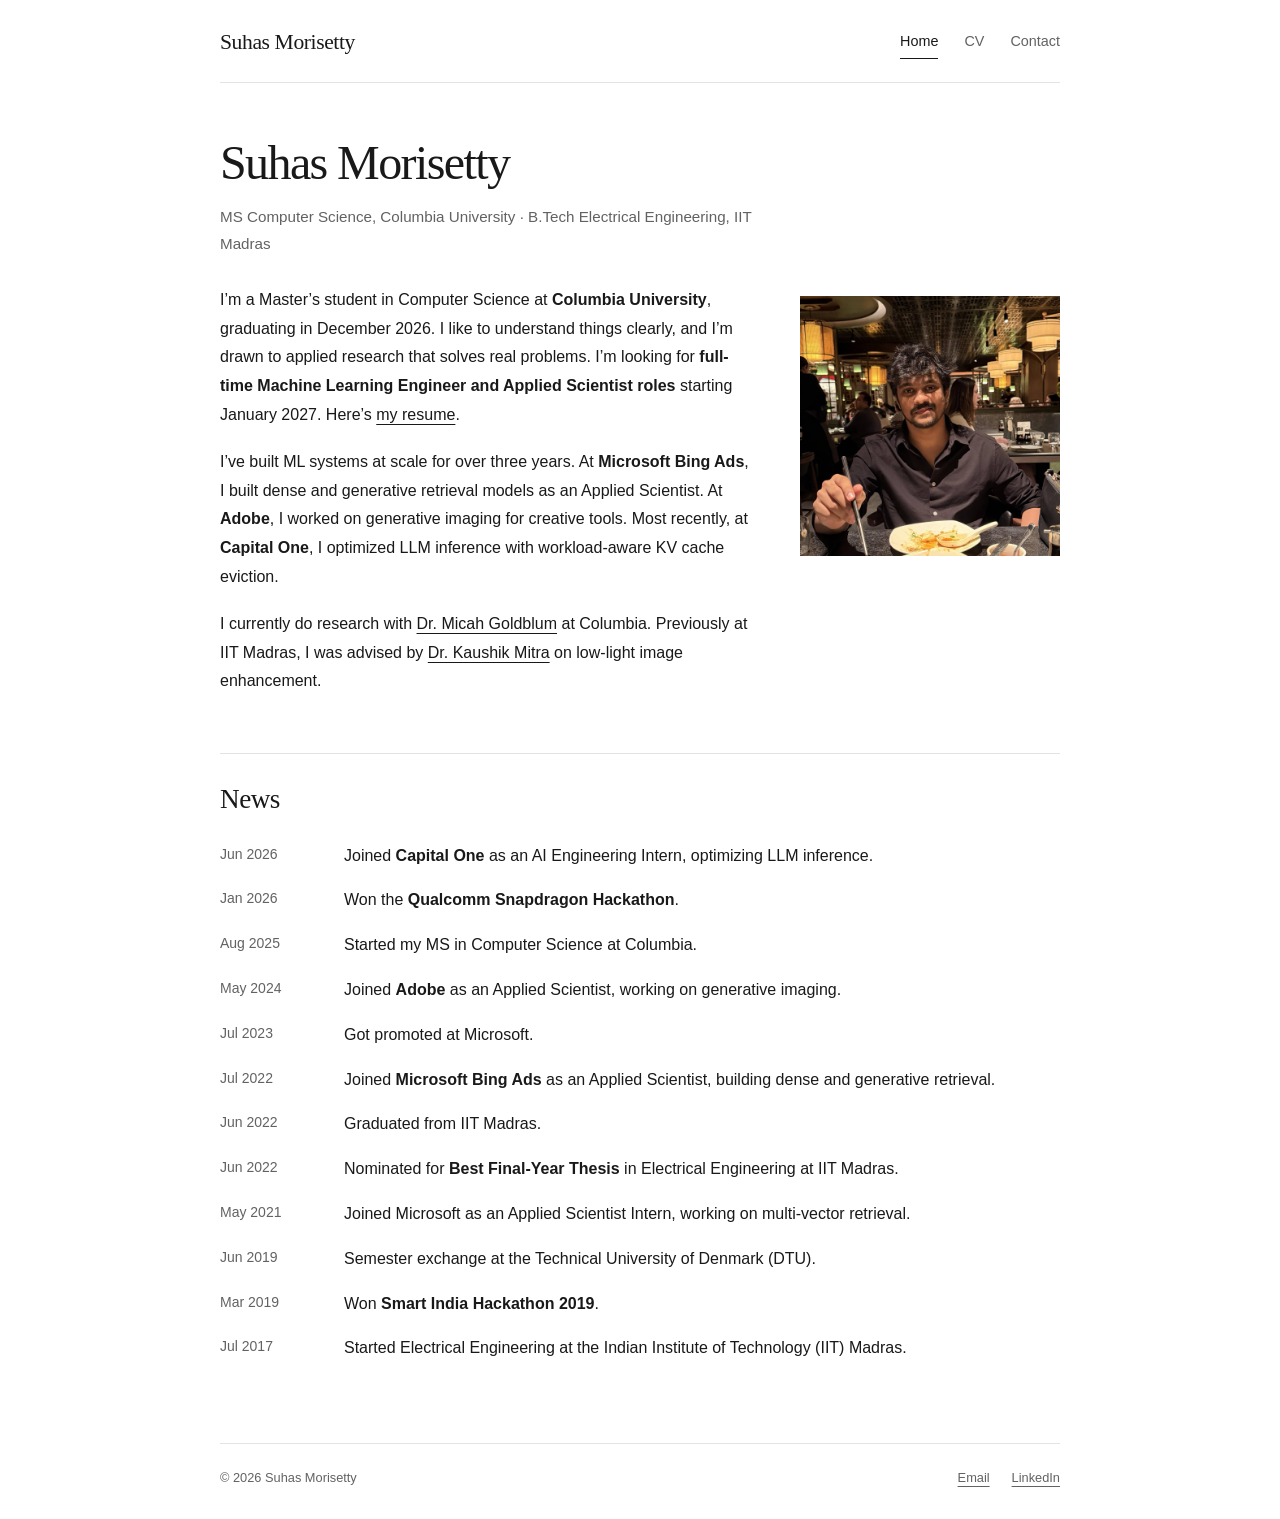
==== index.html @ da731109 "Subtitle: B.Tech Electrical Engineering Co-Authored-By: Claude Opus 5.5 <noreply@anthropic.com>" ====
<!doctype html>
<html lang="en">
<head>
  <meta charset="utf-8">
  <meta name="viewport" content="width=device-width, initial-scale=1">
  <meta name="color-scheme" content="light">
  <title>Suhas Morisetty — Machine Learning Engineer &amp; Applied Scientist</title>
  <meta name="description" content="Suhas Morisetty is an MS Computer Science student at Columbia University seeking full-time Machine Learning Engineer and Applied Scientist roles. Experience in LLM inference, information retrieval, and generative imaging at Microsoft, Adobe, and Capital One.">
  <link rel="canonical" href="https://suhas1999.github.io/">
  <meta property="og:title" content="Suhas Morisetty — Machine Learning Engineer &amp; Applied Scientist">
  <meta property="og:description" content="MS CS at Columbia. LLM inference, retrieval, and generative imaging at Microsoft, Adobe, and Capital One.">
  <meta property="og:image" content="https://suhas1999.github.io/assets/suhas.jpg">
  <meta property="og:url" content="https://suhas1999.github.io/">
  <meta property="og:type" content="profile">
  <script type="application/ld+json">{"@context":"https://schema.org","@type":"Person","name":"Suhas Morisetty","url":"https://suhas1999.github.io/","image":"https://suhas1999.github.io/assets/suhas.jpg","jobTitle":"Machine Learning Engineer / Applied Scientist","alumniOf":[{"@type":"CollegeOrUniversity","name":"Columbia University"},{"@type":"CollegeOrUniversity","name":"Indian Institute of Technology Madras"}],"knowsAbout":["Machine Learning","Large Language Models","LLM Inference","Information Retrieval","Computer Vision","Generative AI"],"sameAs":["https://linkedin.com/in/suhas-morisetty-332551160/"]}</script>
  <link rel="icon" href="assets/favicon.svg" type="image/svg+xml">
  <link rel="stylesheet" href="styles.css?v=5">
</head>
<body>
  <a class="skip" href="#main">Skip to content</a>
  <div class="site">
    <header class="header">
      <a class="monogram" href="index.html" aria-label="Home">Suhas Morisetty</a>
      <nav aria-label="Main navigation">
        <a href="index.html" aria-current="page">Home</a>
        <a href="cv.html">CV</a>
        <a href="contact.html">Contact</a>
      </nav>
    </header>
    <main id="main">
      <section class="intro" aria-labelledby="name">
        <div class="intro-text">
        <h1 id="name">Suhas Morisetty</h1>
        <p class="subtitle">MS Computer Science, Columbia University · B.Tech Electrical Engineering, IIT Madras</p>
        <div class="bio">
          <p>I’m a Master’s student in Computer Science at <strong>Columbia University</strong>, graduating in December 2026. I like to understand things clearly, and I’m drawn to applied research that solves real problems. I’m looking for <strong>full-time Machine Learning Engineer and Applied Scientist roles</strong> starting January 2027. Here’s <a href="assets/suhas-morisetty-resume.pdf">my resume</a>.</p>
          <p>I’ve built ML systems at scale for over three years. At <strong>Microsoft Bing Ads</strong>, I built dense and generative retrieval models as an Applied Scientist. At <strong>Adobe</strong>, I worked on generative imaging for creative tools. Most recently, at <strong>Capital One</strong>, I optimized LLM inference with workload-aware KV cache eviction.</p>
          <p>I currently do research with <a href="https://goldblum.github.io/">Dr. Micah Goldblum</a> at Columbia. Previously at IIT Madras, I was advised by <a href="https://www.ee.iitm.ac.in/kmitra/">Dr. Kaushik Mitra</a> on low-light image enhancement.</p>
        </div>
        </div>
        <img class="portrait" src="assets/suhas.jpg?v=3" alt="Photo of Suhas Morisetty" width="320" height="320">
      </section>
      <section class="news" aria-labelledby="news-title">
        <h2 id="news-title">News</h2>
        <ol class="news-list">
          <li><time datetime="2026-06">Jun 2026</time><p>Joined <strong>Capital One</strong> as an AI Engineering Intern, optimizing LLM inference.</p></li>
          <li><time datetime="2026-01">Jan 2026</time><p>Won the <strong>Qualcomm Snapdragon Hackathon</strong>.</p></li>
          <li><time datetime="2025-08">Aug 2025</time><p>Started my MS in Computer Science at Columbia.</p></li>
          <li><time datetime="2024-05">May 2024</time><p>Joined <strong>Adobe</strong> as an Applied Scientist, working on generative imaging.</p></li>
          <li><time datetime="2023-07">Jul 2023</time><p>Got promoted at Microsoft.</p></li>
          <li><time datetime="2022-07">Jul 2022</time><p>Joined <strong>Microsoft Bing Ads</strong> as an Applied Scientist, building dense and generative retrieval.</p></li>
          <li><time datetime="2022-06">Jun 2022</time><p>Graduated from IIT Madras.</p></li>
          <li><time datetime="2022-06">Jun 2022</time><p>Nominated for <strong>Best Final-Year Thesis</strong> in Electrical Engineering at IIT Madras.</p></li>
          <li><time datetime="2021-05">May 2021</time><p>Joined Microsoft as an Applied Scientist Intern, working on multi-vector retrieval.</p></li>
          <li><time datetime="2019-06">Jun 2019</time><p>Semester exchange at the Technical University of Denmark (DTU).</p></li>
          <li><time datetime="2019-03">Mar 2019</time><p>Won <strong>Smart India Hackathon 2019</strong>.</p></li>
          <li><time datetime="2017-07">Jul 2017</time><p>Started Electrical Engineering at the Indian Institute of Technology (IIT) Madras.</p></li>
        </ol>
      </section>
    </main>
    <footer><span>© 2026 Suhas Morisetty</span><a href="mailto:vm2825@columbia.edu">Email</a><a href="https://linkedin.com/in/suhas-morisetty-332551160/">LinkedIn</a></footer>
  </div>
</body>
</html>
---- styles.css ----
:root {
  color-scheme: light;
  --ink: #191919;
  --muted: #626262;
  --line: #e3e3e3;
  --paper: #fff;
}
* { box-sizing: border-box; }
html { scroll-behavior: smooth; }
body {
  margin: 0;
  background: var(--paper);
  color: var(--ink);
  font: 1rem/1.8 -apple-system, BlinkMacSystemFont, "Segoe UI", sans-serif;
  -webkit-font-smoothing: antialiased;
}
a { color: inherit; text-underline-offset: 4px; text-decoration-thickness: 1px; }
a:hover { text-decoration-color: #aaa; }
a:focus-visible { outline: 2px solid var(--ink); outline-offset: 5px; }
::selection { background: var(--ink); color: white; }
.site { max-width: 920px; margin: 0 auto; padding: 0 40px; }
.header { display: flex; justify-content: space-between; align-items: center; gap: 32px; padding: 26px 0 23px; border-bottom: 1px solid var(--line); }
.monogram { font: 1.35rem/1 Georgia, serif; text-decoration: none; letter-spacing: -.4px; }
nav { display: flex; flex-wrap: wrap; gap: 26px; }
nav a { font-size: .9rem; text-decoration: none; color: var(--muted); padding: 3px 0; border-bottom: 1px solid transparent; }
nav a:hover, nav a[aria-current="page"] { color: var(--ink); border-bottom-color: var(--ink); }
main { min-height: calc(100vh - 194px); padding-bottom: 64px; }
h1, h2 { font-family: Georgia, "Times New Roman", serif; font-weight: 400; }
h1 { font-size: 3rem; line-height: 1.15; letter-spacing: -1.6px; margin: 0 0 13px; }
h2 { font-size: 1.7rem; line-height: 1.3; letter-spacing: -.5px; margin: 0 0 24px; }
h3 { font-size: 1.04rem; line-height: 1.6; font-weight: 600; margin: 0; }
p { margin: 0 0 18px; }
strong { font-weight: 600; }
.intro, .page-intro { padding-top: 52px; }
.intro { display: grid; grid-template-columns: 1fr 260px; gap: 48px; align-items: center; }
.portrait { width: 260px; height: 260px; }
.subtitle { color: var(--muted); font-size: .95rem; margin-bottom: 28px; }
.bio { max-width: 800px; }
.bio p:last-child { margin-bottom: 20px; }
.inline-links { display: flex; gap: 24px; font-size: .9rem; }
.small { font-size: .8rem; color: var(--muted); }
.news { margin-top: 37px; padding-top: 28px; border-top: 1px solid var(--line); }
.news-list { list-style: none; padding: 0; margin: 0; }
.news-list li { display: grid; grid-template-columns: 100px 1fr; gap: 24px; margin: 0 0 16px; }
.news-list p { margin: 0; }
time { font-size: .875rem; color: var(--muted); white-space: nowrap; }
.expected { display: block; font-size: .75rem; line-height: 1.3; color: var(--muted); }
.content-section { margin-top: 34px; padding-top: 28px; border-top: 1px solid var(--line); }
.first-section { margin-top: 16px; }
.entry { margin: 0 0 30px; }
.entry:last-child { margin-bottom: 0; }
.entry-heading { display: flex; align-items: baseline; justify-content: space-between; gap: 24px; }
.date, .role, .venue { color: var(--muted); font-size: .875rem; margin-bottom: 8px; }
.date { white-space: nowrap; }
.entry p { margin-top: 6px; }
.entry ul { padding-left: 20px; margin: 12px 0 0; }
.entry li { padding-left: 2px; margin-bottom: 5px; }
.download { display: inline-flex; align-items: center; gap: 20px; text-decoration: none; border: 1px solid var(--ink); padding: 8px 16px; font-size: .875rem; transition: background .15s; }
.download:hover { background: #f3f3f3; }
.placeholder { color: var(--muted); font-size: .875rem; }
.muted { color: var(--muted); }
.contact-list { margin: 0; }
.contact-list div { display: grid; grid-template-columns: 100px 1fr; gap: 24px; margin-bottom: 16px; }
.contact-list dt { color: var(--muted); }
.contact-list dd { margin: 0; overflow-wrap: anywhere; }
footer { display: flex; flex-wrap: wrap; align-items: center; gap: 22px; border-top: 1px solid var(--line); padding: 22px 0 30px; color: var(--muted); font-size: .8rem; }
footer span { margin-right: auto; }
.skip { position: fixed; top: -100px; left: 16px; padding: 8px 12px; background: white; z-index: 10; }
.skip:focus { top: 10px; }
@media (max-width: 600px) {
  .site { padding: 0 24px; }
  .header { display: block; padding-top: 24px; }
  .monogram { display: inline-block; margin-bottom: 16px; }
  nav { gap: 10px 16px; justify-content: flex-start; }
  nav a { font-size: .875rem; }
  h1 { font-size: 2.4rem; letter-spacing: -1px; }
  .intro, .page-intro { padding-top: 38px; }
  .subtitle { margin-bottom: 23px; }
  .intro { grid-template-columns: 1fr; gap: 28px; }
  .portrait { order: -1; width: 160px; height: 160px; margin: 0; }
  .news-list li { grid-template-columns: 78px 1fr; gap: 16px; margin-bottom: 20px; }
  .entry-heading { display: block; }
  .date { margin: 3px 0 8px; }
  .contact-list div { grid-template-columns: 75px 1fr; gap: 16px; }
  footer { gap: 14px; }
  main { padding-bottom: 44px; }
}
@media (prefers-reduced-motion: reduce) { html { scroll-behavior: auto; } * { transition: none !important; } }
@media print { .header, footer, .skip, .download { display: none; } .site { max-width: none; padding: 0; } main { padding: 0; } .intro, .page-intro { padding-top: 0; } .entry { break-inside: avoid; } a { text-decoration: none; } }
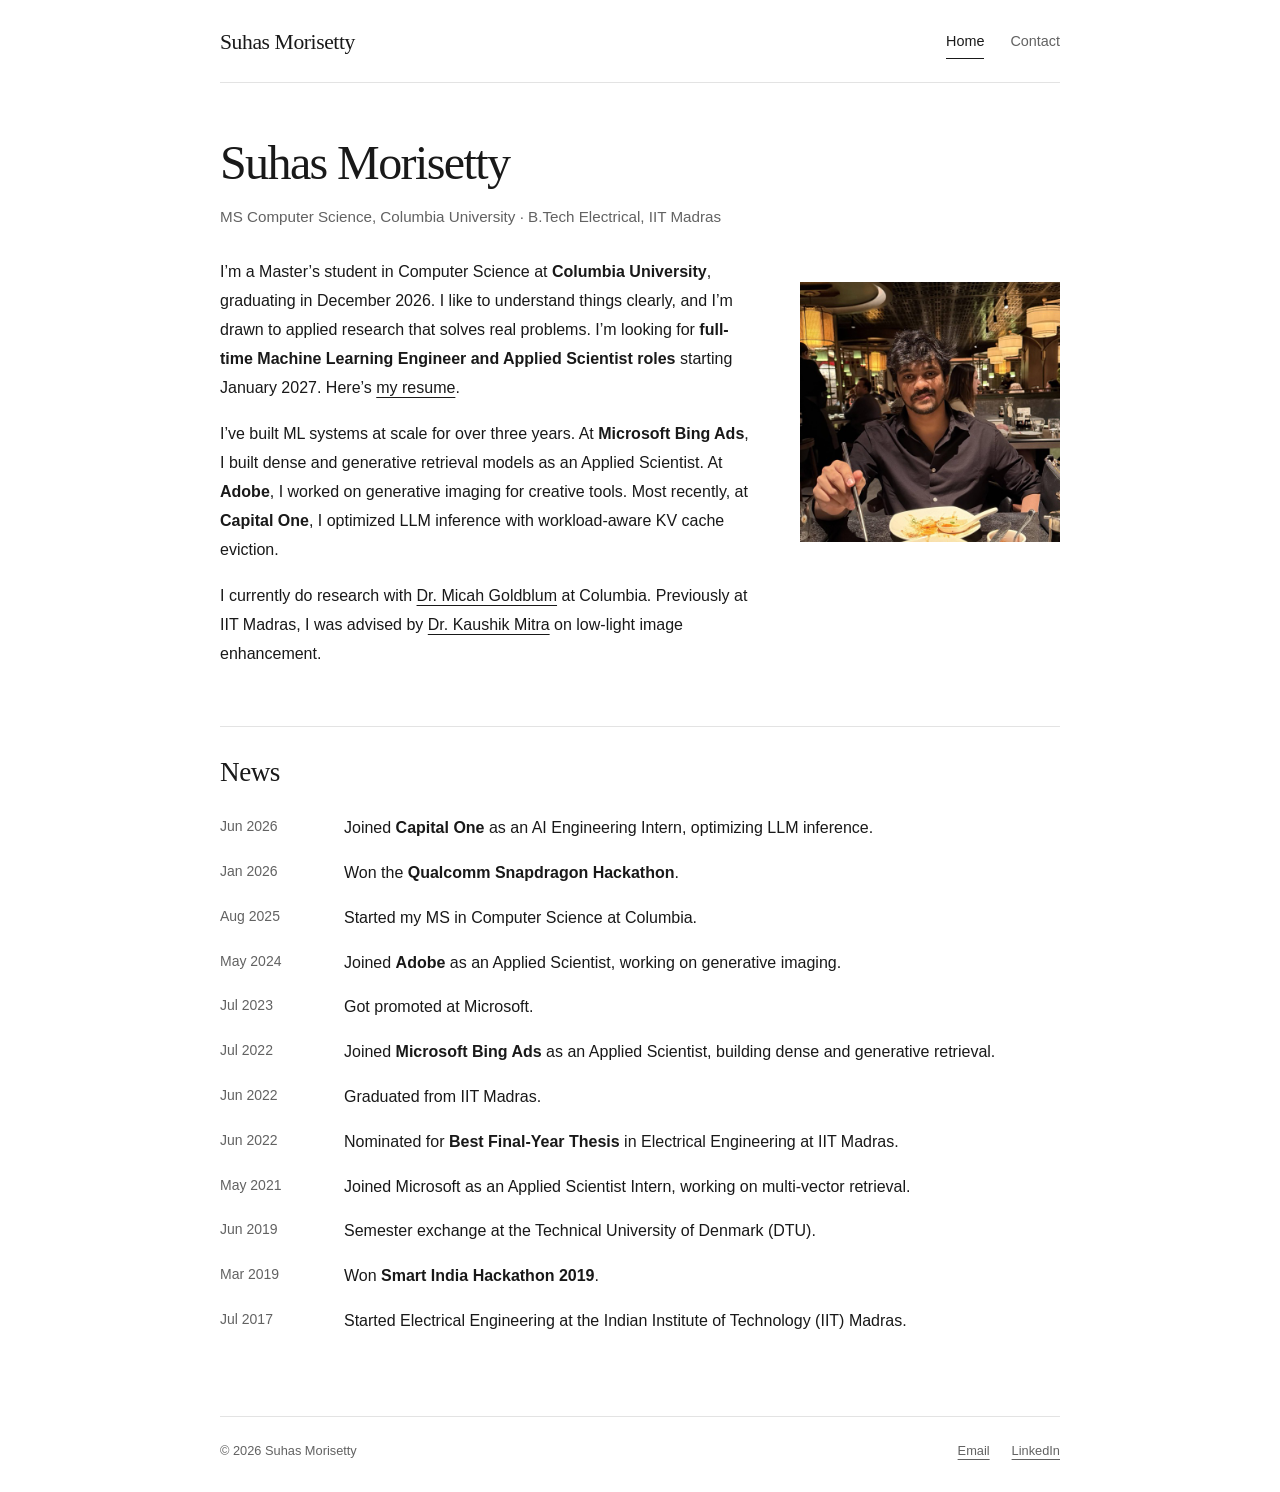
==== commit 39d42370: "Remove CV page; shorten subtitle Co-Authored-By: Claude Opus 5.5 <noreply@anthropic.com>" ====
--- a/index.html
+++ b/index.html
@@ -23,7 +23,6 @@
       <a class="monogram" href="index.html" aria-label="Home">Suhas Morisetty</a>
       <nav aria-label="Main navigation">
         <a href="index.html" aria-current="page">Home</a>
-        <a href="cv.html">CV</a>
         <a href="contact.html">Contact</a>
       </nav>
     </header>
@@ -31,7 +30,7 @@
       <section class="intro" aria-labelledby="name">
         <div class="intro-text">
         <h1 id="name">Suhas Morisetty</h1>
-        <p class="subtitle">MS Computer Science, Columbia University · B.Tech Electrical Engineering, IIT Madras</p>
+        <p class="subtitle">MS Computer Science, Columbia University · B.Tech Electrical, IIT Madras</p>
         <div class="bio">
           <p>I’m a Master’s student in Computer Science at <strong>Columbia University</strong>, graduating in December 2026. I like to understand things clearly, and I’m drawn to applied research that solves real problems. I’m looking for <strong>full-time Machine Learning Engineer and Applied Scientist roles</strong> starting January 2027. Here’s <a href="assets/suhas-morisetty-resume.pdf">my resume</a>.</p>
           <p>I’ve built ML systems at scale for over three years. At <strong>Microsoft Bing Ads</strong>, I built dense and generative retrieval models as an Applied Scientist. At <strong>Adobe</strong>, I worked on generative imaging for creative tools. Most recently, at <strong>Capital One</strong>, I optimized LLM inference with workload-aware KV cache eviction.</p>
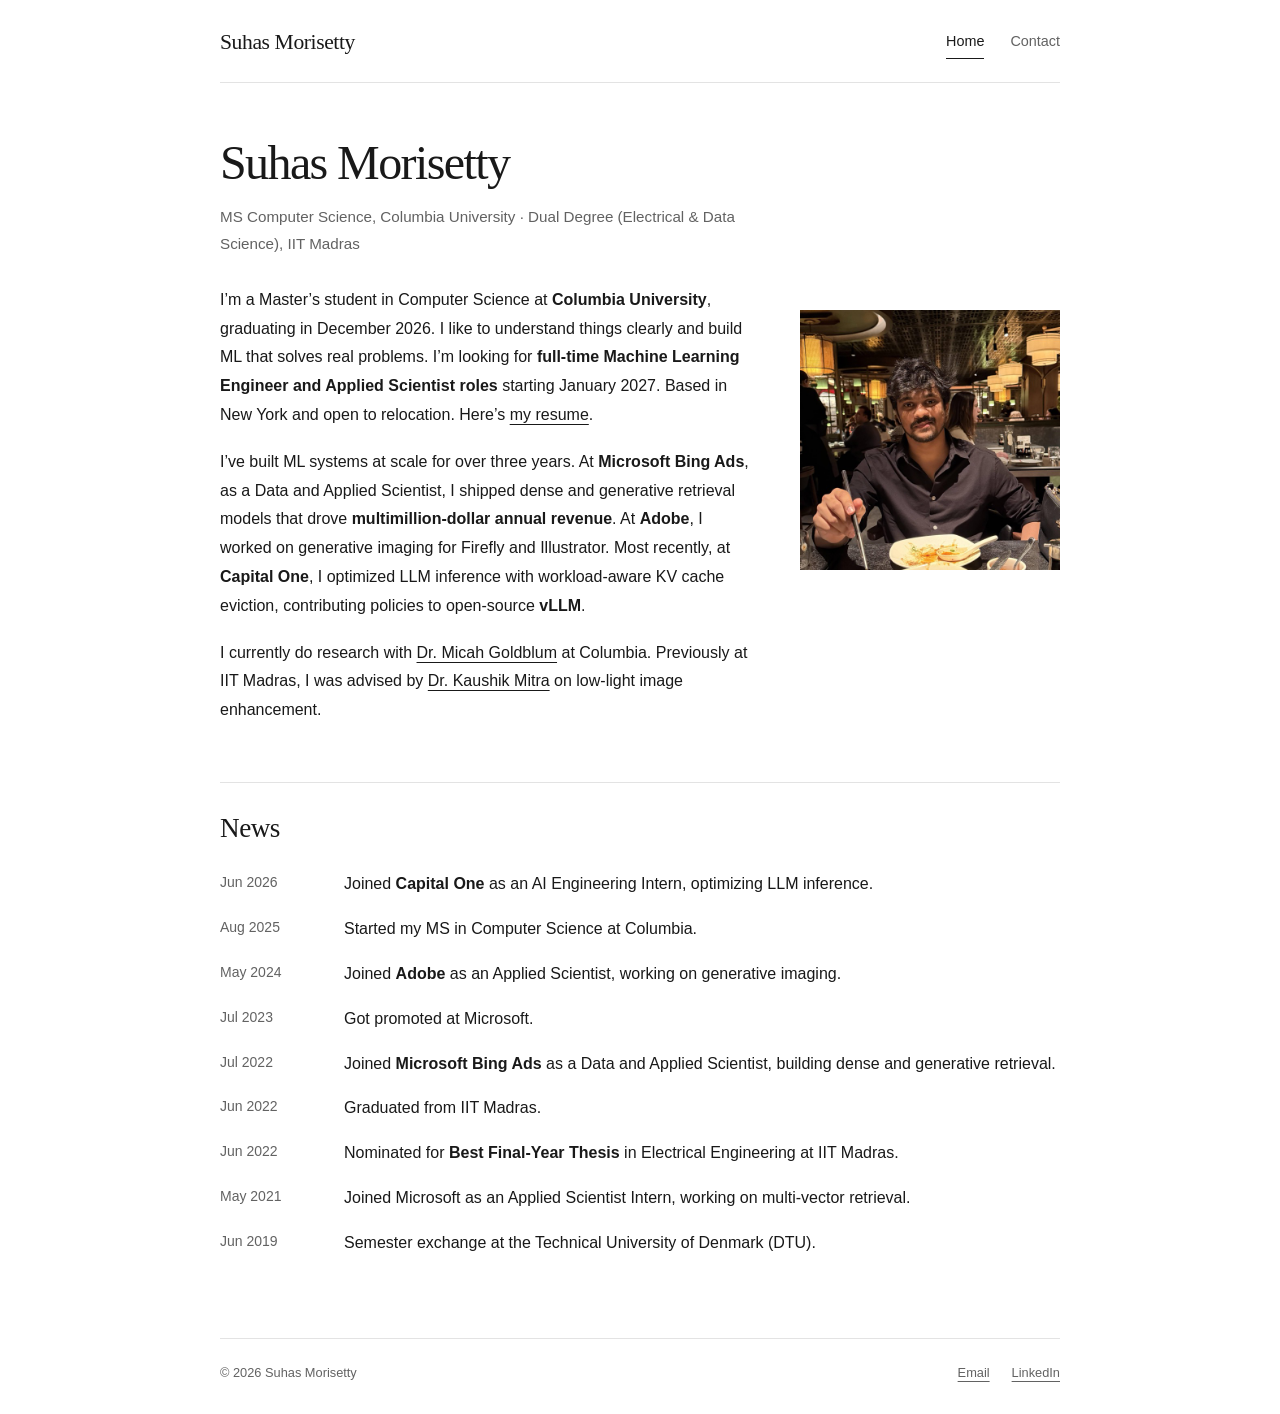
==== commit 8bd61dc2: "Consistent degree/title, personal email, impact-focused bio, location, trimmed news Co-Authored-By: " ====
--- a/index.html
+++ b/index.html
@@ -30,10 +30,10 @@
       <section class="intro" aria-labelledby="name">
         <div class="intro-text">
         <h1 id="name">Suhas Morisetty</h1>
-        <p class="subtitle">MS Computer Science, Columbia University · B.Tech Electrical, IIT Madras</p>
+        <p class="subtitle">MS Computer Science, Columbia University · Dual Degree (Electrical &amp; Data Science), IIT Madras</p>
         <div class="bio">
-          <p>I’m a Master’s student in Computer Science at <strong>Columbia University</strong>, graduating in December 2026. I like to understand things clearly, and I’m drawn to applied research that solves real problems. I’m looking for <strong>full-time Machine Learning Engineer and Applied Scientist roles</strong> starting January 2027. Here’s <a href="assets/suhas-morisetty-resume.pdf">my resume</a>.</p>
-          <p>I’ve built ML systems at scale for over three years. At <strong>Microsoft Bing Ads</strong>, I built dense and generative retrieval models as an Applied Scientist. At <strong>Adobe</strong>, I worked on generative imaging for creative tools. Most recently, at <strong>Capital One</strong>, I optimized LLM inference with workload-aware KV cache eviction.</p>
+          <p>I’m a Master’s student in Computer Science at <strong>Columbia University</strong>, graduating in December 2026. I like to understand things clearly and build ML that solves real problems. I’m looking for <strong>full-time Machine Learning Engineer and Applied Scientist roles</strong> starting January 2027. Based in New York and open to relocation. Here’s <a href="assets/suhas-morisetty-resume.pdf">my resume</a>.</p>
+          <p>I’ve built ML systems at scale for over three years. At <strong>Microsoft Bing Ads</strong>, as a Data and Applied Scientist, I shipped dense and generative retrieval models that drove <strong>multimillion-dollar annual revenue</strong>. At <strong>Adobe</strong>, I worked on generative imaging for Firefly and Illustrator. Most recently, at <strong>Capital One</strong>, I optimized LLM inference with workload-aware KV cache eviction, contributing policies to open-source <strong>vLLM</strong>.</p>
           <p>I currently do research with <a href="https://goldblum.github.io/">Dr. Micah Goldblum</a> at Columbia. Previously at IIT Madras, I was advised by <a href="https://www.ee.iitm.ac.in/kmitra/">Dr. Kaushik Mitra</a> on low-light image enhancement.</p>
         </div>
         </div>
@@ -43,21 +43,18 @@
         <h2 id="news-title">News</h2>
         <ol class="news-list">
           <li><time datetime="2026-06">Jun 2026</time><p>Joined <strong>Capital One</strong> as an AI Engineering Intern, optimizing LLM inference.</p></li>
-          <li><time datetime="2026-01">Jan 2026</time><p>Won the <strong>Qualcomm Snapdragon Hackathon</strong>.</p></li>
           <li><time datetime="2025-08">Aug 2025</time><p>Started my MS in Computer Science at Columbia.</p></li>
           <li><time datetime="2024-05">May 2024</time><p>Joined <strong>Adobe</strong> as an Applied Scientist, working on generative imaging.</p></li>
           <li><time datetime="2023-07">Jul 2023</time><p>Got promoted at Microsoft.</p></li>
-          <li><time datetime="2022-07">Jul 2022</time><p>Joined <strong>Microsoft Bing Ads</strong> as an Applied Scientist, building dense and generative retrieval.</p></li>
+          <li><time datetime="2022-07">Jul 2022</time><p>Joined <strong>Microsoft Bing Ads</strong> as a Data and Applied Scientist, building dense and generative retrieval.</p></li>
           <li><time datetime="2022-06">Jun 2022</time><p>Graduated from IIT Madras.</p></li>
           <li><time datetime="2022-06">Jun 2022</time><p>Nominated for <strong>Best Final-Year Thesis</strong> in Electrical Engineering at IIT Madras.</p></li>
           <li><time datetime="2021-05">May 2021</time><p>Joined Microsoft as an Applied Scientist Intern, working on multi-vector retrieval.</p></li>
           <li><time datetime="2019-06">Jun 2019</time><p>Semester exchange at the Technical University of Denmark (DTU).</p></li>
-          <li><time datetime="2019-03">Mar 2019</time><p>Won <strong>Smart India Hackathon 2019</strong>.</p></li>
-          <li><time datetime="2017-07">Jul 2017</time><p>Started Electrical Engineering at the Indian Institute of Technology (IIT) Madras.</p></li>
         </ol>
       </section>
     </main>
-    <footer><span>© 2026 Suhas Morisetty</span><a href="mailto:vm2825@columbia.edu">Email</a><a href="https://linkedin.com/in/suhas-morisetty-332551160/">LinkedIn</a></footer>
+    <footer><span>© 2026 Suhas Morisetty</span><a href="mailto:morisettysuhas@gmail.com">Email</a><a href="https://linkedin.com/in/suhas-morisetty-332551160/">LinkedIn</a></footer>
   </div>
 </body>
 </html>
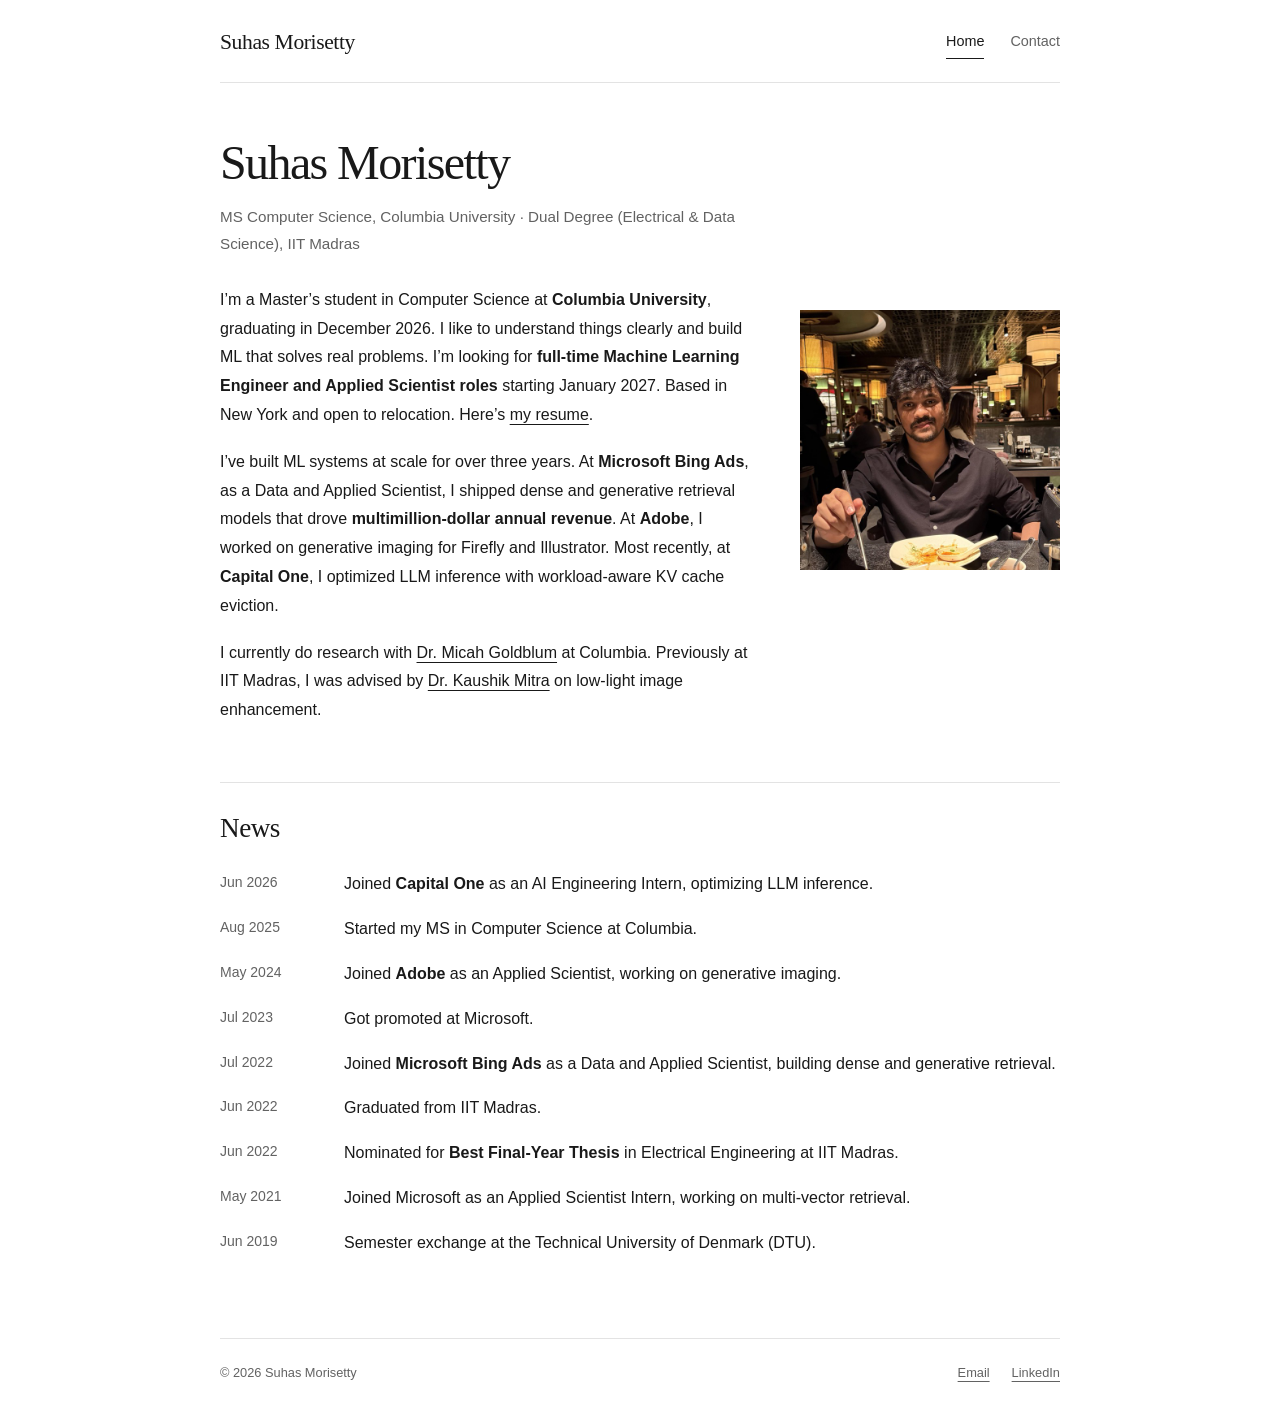
==== commit 0ca2b6db: "Remove vLLM mention until PR lands Co-Authored-By: Claude Opus 5.5 <noreply@anthropic.com>" ====
--- a/index.html
+++ b/index.html
@@ -33,7 +33,7 @@
         <p class="subtitle">MS Computer Science, Columbia University · Dual Degree (Electrical &amp; Data Science), IIT Madras</p>
         <div class="bio">
           <p>I’m a Master’s student in Computer Science at <strong>Columbia University</strong>, graduating in December 2026. I like to understand things clearly and build ML that solves real problems. I’m looking for <strong>full-time Machine Learning Engineer and Applied Scientist roles</strong> starting January 2027. Based in New York and open to relocation. Here’s <a href="assets/suhas-morisetty-resume.pdf">my resume</a>.</p>
-          <p>I’ve built ML systems at scale for over three years. At <strong>Microsoft Bing Ads</strong>, as a Data and Applied Scientist, I shipped dense and generative retrieval models that drove <strong>multimillion-dollar annual revenue</strong>. At <strong>Adobe</strong>, I worked on generative imaging for Firefly and Illustrator. Most recently, at <strong>Capital One</strong>, I optimized LLM inference with workload-aware KV cache eviction, contributing policies to open-source <strong>vLLM</strong>.</p>
+          <p>I’ve built ML systems at scale for over three years. At <strong>Microsoft Bing Ads</strong>, as a Data and Applied Scientist, I shipped dense and generative retrieval models that drove <strong>multimillion-dollar annual revenue</strong>. At <strong>Adobe</strong>, I worked on generative imaging for Firefly and Illustrator. Most recently, at <strong>Capital One</strong>, I optimized LLM inference with workload-aware KV cache eviction.</p>
           <p>I currently do research with <a href="https://goldblum.github.io/">Dr. Micah Goldblum</a> at Columbia. Previously at IIT Madras, I was advised by <a href="https://www.ee.iitm.ac.in/kmitra/">Dr. Kaushik Mitra</a> on low-light image enhancement.</p>
         </div>
         </div>
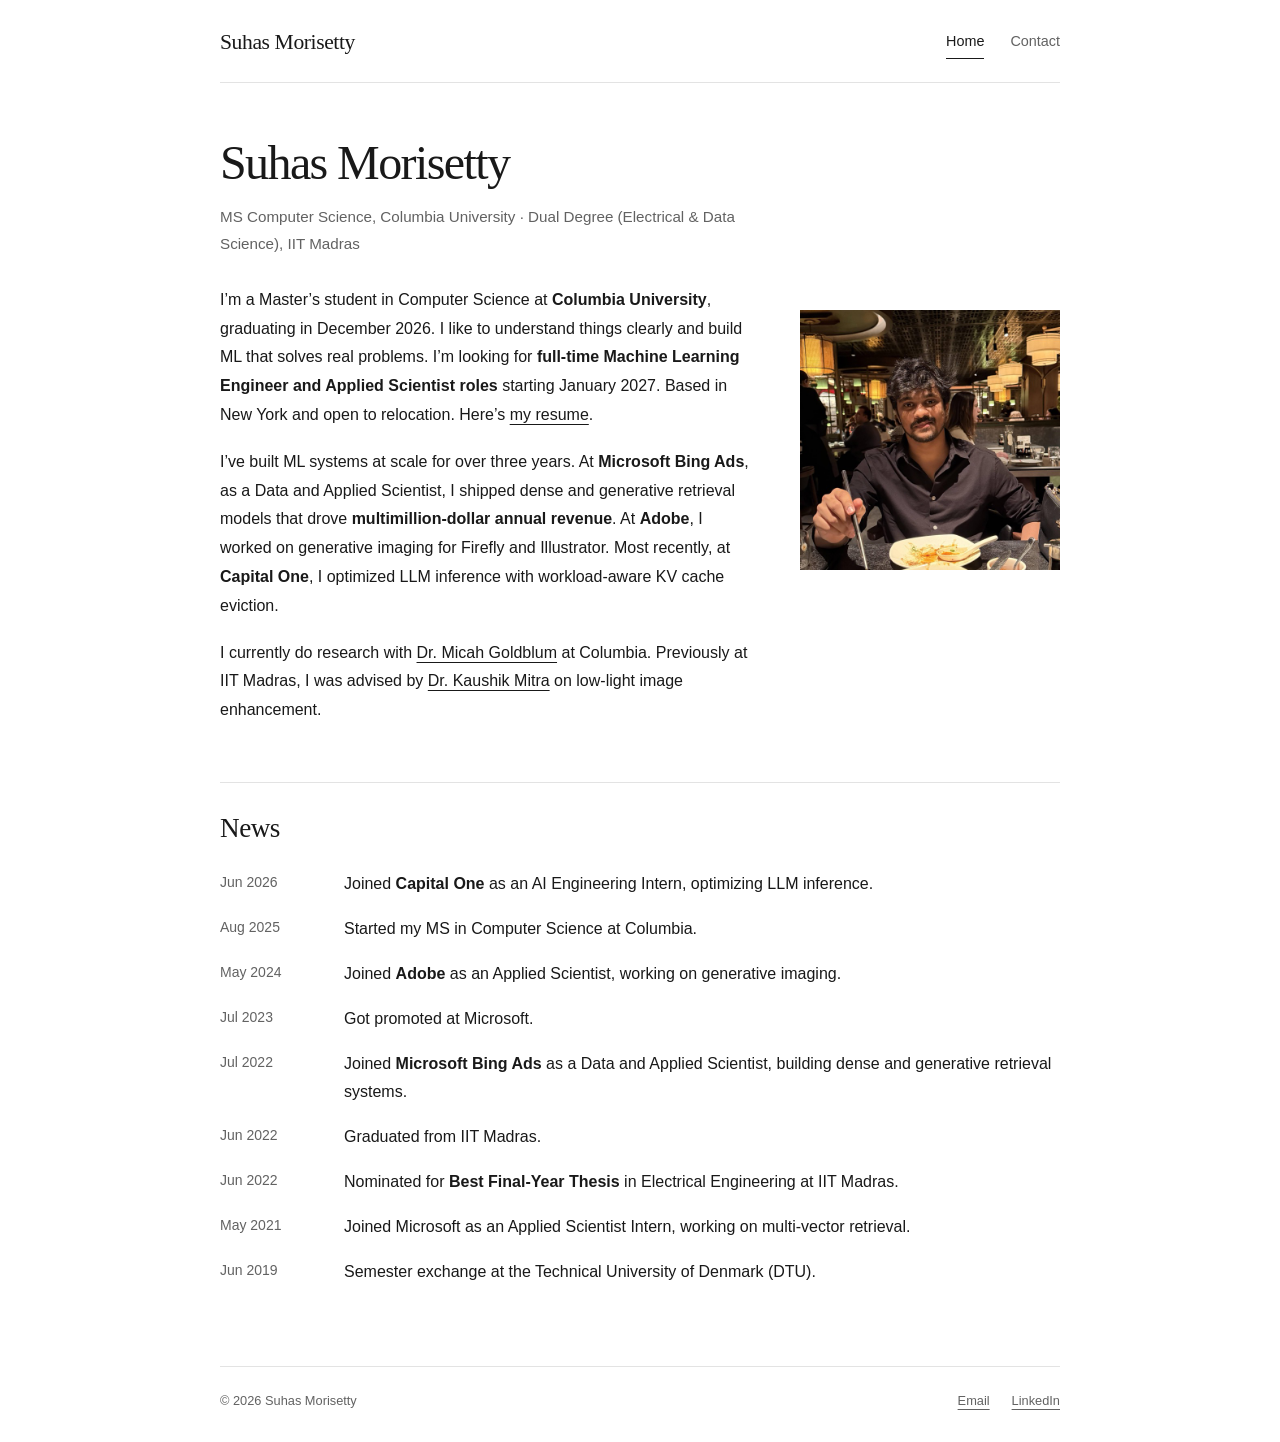
==== commit bf619857: "News: retrieval systems Co-Authored-By: Claude Opus 5.5 <noreply@anthropic.com>" ====
--- a/index.html
+++ b/index.html
@@ -46,7 +46,7 @@
           <li><time datetime="2025-08">Aug 2025</time><p>Started my MS in Computer Science at Columbia.</p></li>
           <li><time datetime="2024-05">May 2024</time><p>Joined <strong>Adobe</strong> as an Applied Scientist, working on generative imaging.</p></li>
           <li><time datetime="2023-07">Jul 2023</time><p>Got promoted at Microsoft.</p></li>
-          <li><time datetime="2022-07">Jul 2022</time><p>Joined <strong>Microsoft Bing Ads</strong> as a Data and Applied Scientist, building dense and generative retrieval.</p></li>
+          <li><time datetime="2022-07">Jul 2022</time><p>Joined <strong>Microsoft Bing Ads</strong> as a Data and Applied Scientist, building dense and generative retrieval systems.</p></li>
           <li><time datetime="2022-06">Jun 2022</time><p>Graduated from IIT Madras.</p></li>
           <li><time datetime="2022-06">Jun 2022</time><p>Nominated for <strong>Best Final-Year Thesis</strong> in Electrical Engineering at IIT Madras.</p></li>
           <li><time datetime="2021-05">May 2021</time><p>Joined Microsoft as an Applied Scientist Intern, working on multi-vector retrieval.</p></li>
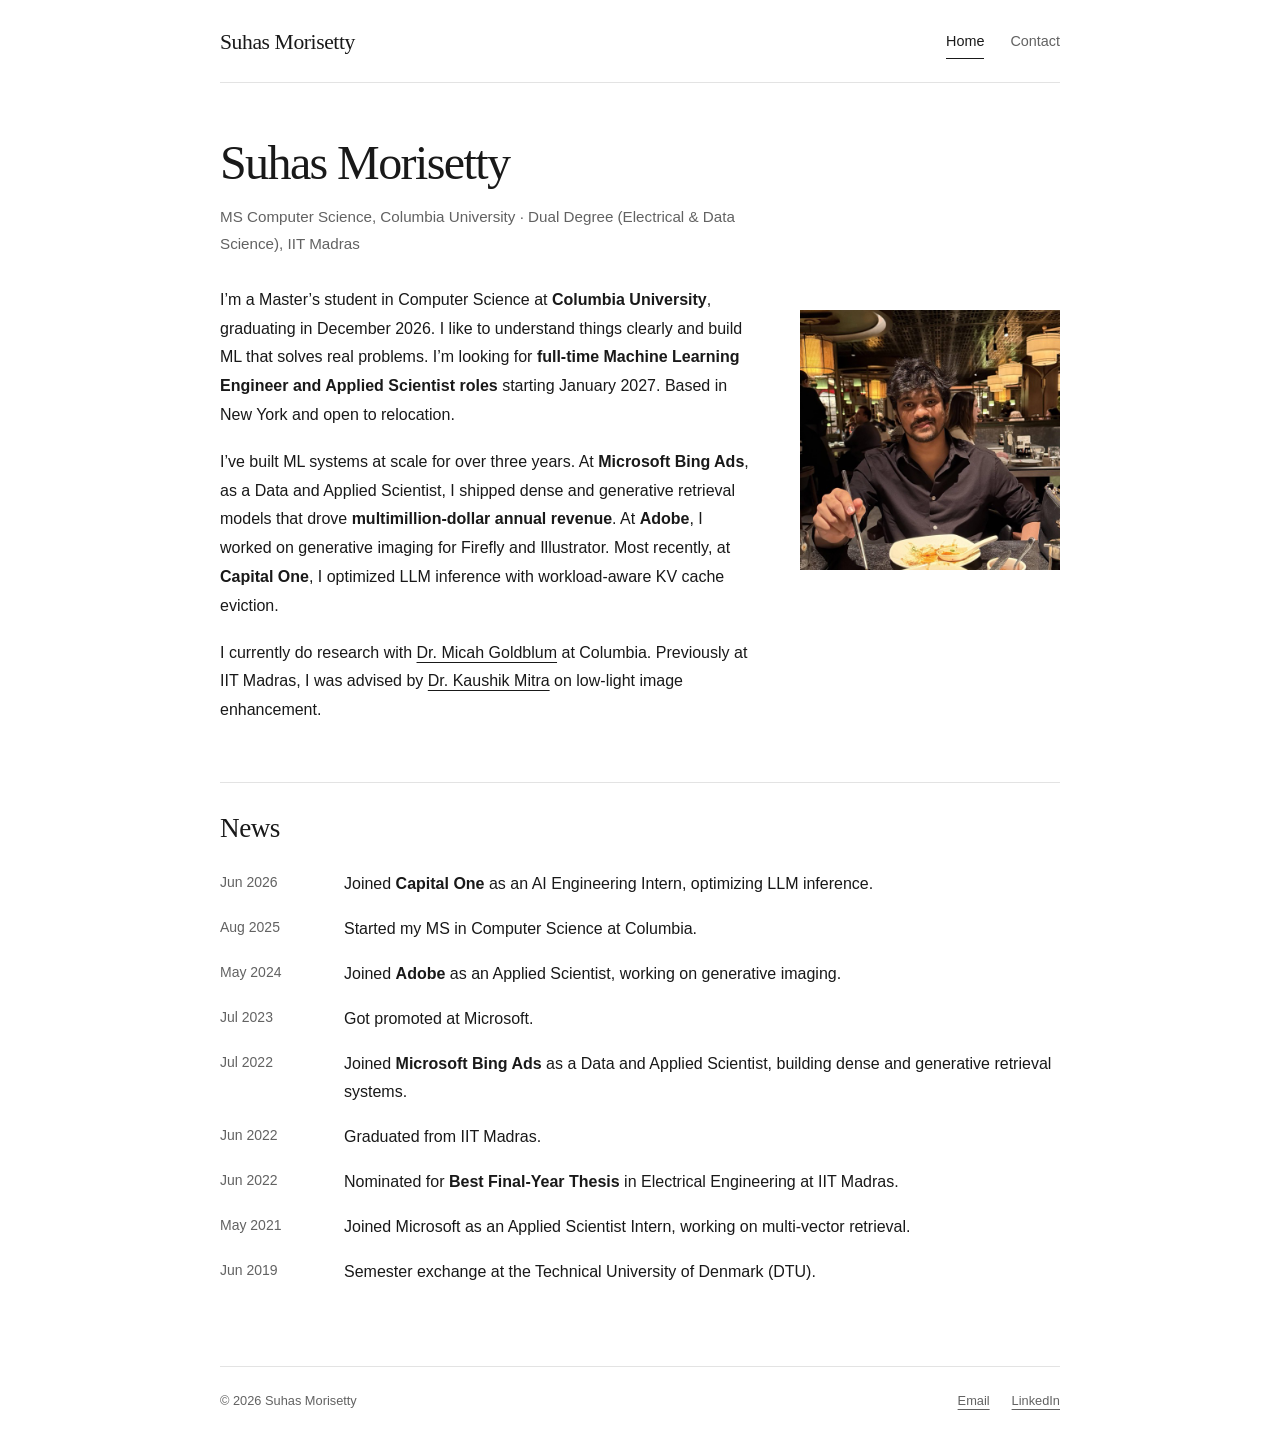
==== commit 68cb7760: "Remove resume PDF from site Co-Authored-By: Claude Opus 5.5 <noreply@anthropic.com>" ====
--- a/index.html
+++ b/index.html
@@ -32,7 +32,7 @@
         <h1 id="name">Suhas Morisetty</h1>
         <p class="subtitle">MS Computer Science, Columbia University · Dual Degree (Electrical &amp; Data Science), IIT Madras</p>
         <div class="bio">
-          <p>I’m a Master’s student in Computer Science at <strong>Columbia University</strong>, graduating in December 2026. I like to understand things clearly and build ML that solves real problems. I’m looking for <strong>full-time Machine Learning Engineer and Applied Scientist roles</strong> starting January 2027. Based in New York and open to relocation. Here’s <a href="assets/suhas-morisetty-resume.pdf">my resume</a>.</p>
+          <p>I’m a Master’s student in Computer Science at <strong>Columbia University</strong>, graduating in December 2026. I like to understand things clearly and build ML that solves real problems. I’m looking for <strong>full-time Machine Learning Engineer and Applied Scientist roles</strong> starting January 2027. Based in New York and open to relocation.</p>
           <p>I’ve built ML systems at scale for over three years. At <strong>Microsoft Bing Ads</strong>, as a Data and Applied Scientist, I shipped dense and generative retrieval models that drove <strong>multimillion-dollar annual revenue</strong>. At <strong>Adobe</strong>, I worked on generative imaging for Firefly and Illustrator. Most recently, at <strong>Capital One</strong>, I optimized LLM inference with workload-aware KV cache eviction.</p>
           <p>I currently do research with <a href="https://goldblum.github.io/">Dr. Micah Goldblum</a> at Columbia. Previously at IIT Madras, I was advised by <a href="https://www.ee.iitm.ac.in/kmitra/">Dr. Kaushik Mitra</a> on low-light image enhancement.</p>
         </div>
@@ -56,5 +56,6 @@
     </main>
     <footer><span>© 2026 Suhas Morisetty</span><a href="mailto:morisettysuhas@gmail.com">Email</a><a href="https://linkedin.com/in/suhas-morisetty-332551160/">LinkedIn</a></footer>
   </div>
+  <script data-goatcounter="https://suhas1999.goatcounter.com/count" async src="//gc.zgo.at/count.js"></script>
 </body>
 </html>
